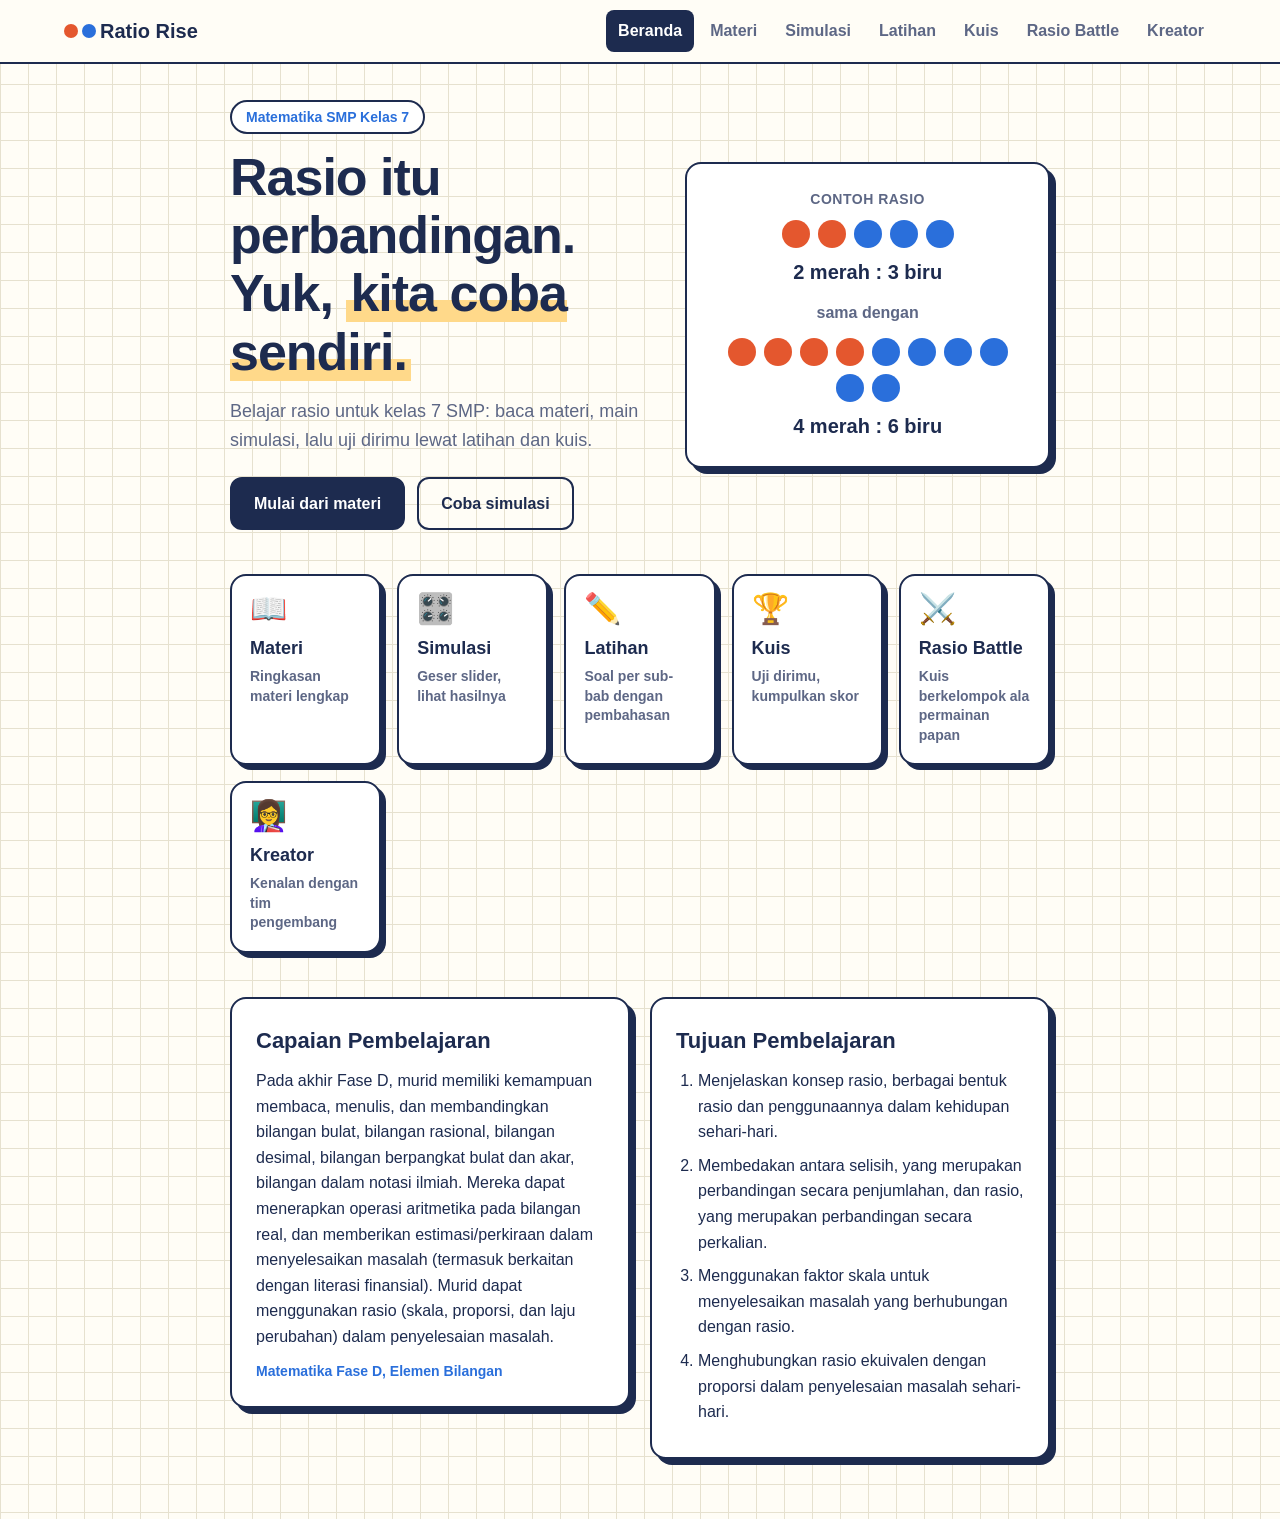
==== index.html @ ce4f57e9 "Add files via upload" ====
<!DOCTYPE html>
<html lang="id">
<head>
<meta charset="UTF-8">
<meta name="viewport" content="width=device-width, initial-scale=1.0">
<title>Ratio Rise - SMP Kelas 7</title>
<link rel="stylesheet" href="style.css">
</head>
<body>

<nav class="nav">
  <div class="brand"><span class="dot r"></span><span class="dot b"></span> Ratio Rise</div>
  <div class="links">
    <button data-page="home">Beranda</button>
    <button data-page="materi">Materi</button>
    <button data-page="simulasi">Simulasi</button>
    <button data-page="latihan">Latihan</button>
    <button data-page="kuis">Kuis</button>
    <button data-page="battle">Rasio Battle</button>
    <button data-page="pembuat">Kreator</button>
  </div>
</nav>

<main>

<section id="home" class="page active">
  <div class="hero">
    <div class="hero-teks">
      <span class="chip">Matematika SMP Kelas 7</span>
      <h1>Rasio itu perbandingan.<br>Yuk, <span class="sorot">kita coba sendiri.</span></h1>
      <p class="lead">Belajar rasio untuk kelas 7 SMP: baca materi, main simulasi, lalu uji dirimu lewat latihan dan kuis.</p>
      <div class="row">
        <button class="btn" data-page="materi">Mulai dari materi</button>
        <button class="btn ghost" data-page="simulasi">Coba simulasi</button>
      </div>
    </div>

    <div class="hero-demo card" aria-label="Contoh rasio 2 banding 3 sama dengan 4 banding 6">
      <p class="demo-judul">Contoh rasio</p>
      <div class="titik-baris">
        <span class="dot r mid"></span><span class="dot r mid"></span>
        <span class="dot b mid"></span><span class="dot b mid"></span><span class="dot b mid"></span>
      </div>
      <p class="demo-rasio">2 merah : 3 biru</p>
      <p class="demo-sama">sama dengan</p>
      <div class="titik-baris baris2">
        <span class="dot r mid"></span><span class="dot r mid"></span><span class="dot r mid"></span><span class="dot r mid"></span>
        <span class="dot b mid"></span><span class="dot b mid"></span><span class="dot b mid"></span><span class="dot b mid"></span><span class="dot b mid"></span><span class="dot b mid"></span>
      </div>
      <p class="demo-rasio">4 merah : 6 biru</p>
    </div>
  </div>

  <div class="fitur-grid">
    <button class="fitur" data-page="materi"><span class="ikon">📖</span><b>Materi</b><small>Ringkasan materi lengkap</small></button>
    <button class="fitur" data-page="simulasi"><span class="ikon">🎛️</span><b>Simulasi</b><small>Geser slider, lihat hasilnya</small></button>
    <button class="fitur" data-page="latihan"><span class="ikon">✏️</span><b>Latihan</b><small>Soal per sub-bab dengan pembahasan</small></button>
    <button class="fitur" data-page="kuis"><span class="ikon">🏆</span><b>Kuis</b><small>Uji dirimu, kumpulkan skor</small></button>
    <button class="fitur" data-page="battle"><span class="ikon">⚔️</span><b>Rasio Battle</b><small>Kuis berkelompok ala permainan papan</small></button>
    <button class="fitur" data-page="pembuat"><span class="ikon">👩‍🏫</span><b>Kreator</b><small>Kenalan dengan tim pengembang</small></button>
  </div>

  <div class="cp-tp">
    <article class="card cp">
      <h3>Capaian Pembelajaran</h3>
      <p>Pada akhir Fase D, murid memiliki kemampuan membaca, menulis, dan membandingkan bilangan bulat, bilangan rasional, bilangan desimal, bilangan berpangkat bulat dan akar, bilangan dalam notasi ilmiah. Mereka dapat menerapkan operasi aritmetika pada bilangan real, dan memberikan estimasi/perkiraan dalam menyelesaikan masalah (termasuk berkaitan dengan literasi finansial). Murid dapat menggunakan rasio (skala, proporsi, dan laju perubahan) dalam penyelesaian masalah.</p>
      <p class="sumber">Matematika Fase D, Elemen Bilangan</p>
    </article>
    <article class="card tp">
      <h3>Tujuan Pembelajaran</h3>
      <ol>
        <li>Menjelaskan konsep rasio, berbagai bentuk rasio dan penggunaannya dalam kehidupan sehari-hari.</li>
        <li>Membedakan antara selisih, yang merupakan perbandingan secara penjumlahan, dan rasio, yang merupakan perbandingan secara perkalian.</li>
        <li>Menggunakan faktor skala untuk menyelesaikan masalah yang berhubungan dengan rasio.</li>
        <li>Menghubungkan rasio ekuivalen dengan proporsi dalam penyelesaian masalah sehari-hari.</li>
      </ol>
    </article>
  </div>
</section>

<section id="materi" class="page">
  <h2>Materi</h2>
  <p class="lead">Pilih satu bagian. Ringkasannya tampil di bawah, lalu slide lengkapnya bisa kamu baca atau unduh.</p>
  <div id="materi-menu" class="menu"></div>
  <div id="materi-isi" class="card"><p>Pilih salah satu bagian materi di atas.</p></div>
</section>

<section id="simulasi" class="page">
  <h2>Simulasi</h2>
  <p class="lead">Pilih satu simulasi, lalu geser slider untuk mencobanya sendiri.</p>

  <div class="menu sim-menu">
    <button data-sim="1" class="on">1. Konsep Rasio</button>
    <button data-sim="2">2. Selisih dan Rasio</button>
    <button data-sim="3">3. Faktor Skala</button>
    <button data-sim="4">4. Rasio Ekuivalen dan Proporsi</button>
    <button data-sim="5">5. Laju Perubahan</button>
  </div>

  <div class="card">

    <div id="sim-1" class="sim active">
      <p>Geser slider untuk mengubah jumlah bola merah dan biru, lalu lihat rasionya.</p>
      <label>Bola merah: <b id="n-r">3</b>
        <input type="range" id="s-r" min="1" max="20" value="3"></label>
      <label>Bola biru: <b id="n-b">5</b>
        <input type="range" id="s-b" min="1" max="20" value="5"></label>
      <div id="bola" class="bola" aria-live="polite"></div>
      <p class="hasil">Rasio merah : biru = <b id="r-asli">3 : 5</b></p>
      <p class="hasil">Bentuk paling sederhana = <b id="r-sederhana">3 : 5</b></p>
      <p id="r-catatan" class="catatan"></p>
    </div>

    <div id="sim-2" class="sim">
      <p>Dua bilangan A dan B dibandingkan lewat selisih dan rasio. Pilih operasi yang dilakukan pada keduanya, lalu lihat apa yang berubah.</p>
      <div class="subtabs" id="mode2">
        <button data-m="tambah" class="on">Penjumlahan</button>
        <button data-m="kurang">Selisih (pengurangan)</button>
        <button data-m="kali">Perkalian</button>
      </div>
      <label>Bilangan A: <b id="a2">4</b>
        <input type="range" id="s2a" min="1" max="15" value="4"></label>
      <label>Bilangan B: <b id="b2">8</b>
        <input type="range" id="s2b" min="1" max="15" value="8"></label>
      <label><span id="lab2">Keduanya ditambah</span>: <b id="t2">0</b>
        <input type="range" id="s2t" min="0" max="20" value="0"></label>
      <div class="batang"><span>A</span><div class="jalur"><div class="bar r" id="bar2a"></div></div><b id="v2a"></b></div>
      <div class="batang"><span>B</span><div class="jalur"><div class="bar b" id="bar2b"></div></div><b id="v2b"></b></div>
      <p class="hasil">Selisih: <b id="sel2"></b></p>
      <p class="hasil">Rasio A : B = <b id="ras2"></b></p>
      <p id="cat2" class="catatan"></p>
    </div>

    <div id="sim-3" class="sim">
      <div class="subtabs">
        <button data-sub="s3-faktor" class="on">Faktor skala</button>
        <button data-sub="s3-peta">Skala, JP, JS</button>
      </div>

      <div id="s3-faktor" class="sub active">
        <p>Persegi panjang awal berukuran 4 cm × 3 cm (garis putus-putus). Ubah faktor skalanya.</p>
        <label>Faktor skala: <b id="k3">1</b>
          <input type="range" id="s3" min="0.5" max="3" step="0.5" value="1"></label>
        <div class="kanvas"><div class="rect asli"></div><div class="rect" id="rect3"></div></div>
        <p class="hasil">Panjang: <b id="p3"></b></p>
        <p class="hasil">Lebar: <b id="l3"></b></p>
        <p id="c3" class="catatan"></p>
      </div>

      <div id="s3-peta" class="sub">
        <p>Skala = Jarak Peta (JP) : Jarak Sebenarnya (JS). Pilih yang dicari, lalu atur dua lainnya.</p>
        <label>Yang dicari:
          <select id="cari3">
            <option value="js">Jarak sebenarnya (JS)</option>
            <option value="jp">Jarak peta (JP)</option>
            <option value="skala">Skala</option>
          </select></label>
        <label>Skala: 1 :
          <select id="skala3">
            <option value="1000">1.000</option>
            <option value="10000">10.000</option>
            <option value="100000">100.000</option>
            <option value="200000" selected>200.000</option>
            <option value="500000">500.000</option>
          </select></label>
        <label>JP: <b id="vjp3">3</b> cm
          <input type="range" id="jp3" min="1" max="20" value="3"></label>
        <label>JS: <b id="vjs3">6</b> km
          <input type="range" id="js3" min="1" max="100" value="6"></label>
        <p class="hasil" id="hasil3"></p>
        <p class="catatan">Skala ditulis 1 : S, artinya 1 cm di peta mewakili S cm sebenarnya. Rumus: skala = JP ÷ JS, JP = JS × skala, JS = JP ÷ skala.</p>
      </div>
    </div>

    <div id="sim-4" class="sim">
      <div class="subtabs">
        <button data-sub="s4-eku" class="on">Rasio ekuivalen</button>
        <button data-sub="s4-proporsi">Proporsi</button>
        <button data-sub="s4-senilai">Perbandingan senilai</button>
        <button data-sub="s4-balik">Perbandingan berbalik nilai</button>
      </div>

      <div id="s4-eku" class="sub active">
        <p>Kalikan kedua bagian rasio dengan faktor yang sama, maka tabel rasio ekuivalen terisi otomatis.</p>
        <label>Rasio awal, bagian pertama: <b id="a4">2</b>
          <input type="range" id="s4a" min="1" max="9" value="2"></label>
        <label>Rasio awal, bagian kedua: <b id="b4">3</b>
          <input type="range" id="s4b" min="1" max="9" value="3"></label>
        <label>Faktor yang disorot: <b id="k4">2</b>
          <input type="range" id="s4k" min="1" max="6" value="2"></label>
        <table class="tabel" id="tabel4"></table>
        <p class="hasil" id="prop4"></p>
        <p class="catatan">Semua rasio di tabel senilai dengan rasio awal.</p>
      </div>

      <div id="s4-proporsi" class="sub">
        <p>Proporsi adalah pernyataan bahwa dua rasio bernilai sama: a : b = c : x. Atur a, b, dan c, lalu cari x dengan kali silang.</p>
        <label>a: <b id="pav">2</b>
          <input type="range" id="pa" min="1" max="9" value="2"></label>
        <label>b: <b id="pbv">3</b>
          <input type="range" id="pb" min="1" max="9" value="3"></label>
        <label>c: <b id="pcv">12</b>
          <input type="range" id="pc" min="1" max="20" value="12"></label>
        <p class="hasil" id="pr1"></p>
        <p class="hasil" id="pr2"></p>
        <p class="hasil" id="pr3"></p>
        <p class="catatan" id="cpr"></p>
      </div>

      <div id="s4-senilai" class="sub">
        <p>Perbandingan senilai: jika satu besaran bertambah, besaran lainnya ikut bertambah (dan sebaliknya). Contoh: makin banyak buku, makin besar harganya.</p>
        <label>Banyak buku awal: <b id="q1sv">3</b>
          <input type="range" id="q1s" min="1" max="10" value="3"></label>
        <label>Harga 1 buku: <b id="usv">Rp8.000</b>
          <input type="range" id="us" min="1" max="10" value="8"></label>
        <label>Banyak buku sekarang: <b id="q2sv">5</b>
          <input type="range" id="q2s" min="1" max="20" value="5"></label>
        <p class="hasil" id="rs1"></p>
        <p class="hasil" id="rs2"></p>
        <p class="hasil" id="rs3"></p>
        <p class="hasil" id="rs4"></p>
        <p class="catatan" id="cs"></p>
      </div>

      <div id="s4-balik" class="sub">
        <p>Perbandingan berbalik nilai: jika satu besaran bertambah, besaran lainnya berkurang (dan sebaliknya). Contoh: makin banyak pekerja, makin sedikit hari yang dibutuhkan.</p>
        <label>Pekerja awal: <b id="p1bv">6</b> orang
          <input type="range" id="p1b" min="1" max="12" value="6"></label>
        <label>Lama pekerjaan awal: <b id="h1bv">12</b> hari
          <input type="range" id="h1b" min="1" max="30" value="12"></label>
        <label>Pekerja sekarang: <b id="p2bv">12</b> orang
          <input type="range" id="p2b" min="1" max="24" value="12"></label>
        <p class="hasil" id="rb1"></p>
        <p class="hasil" id="rb2"></p>
        <p class="hasil" id="rb3"></p>
        <p class="catatan" id="cb"></p>
      </div>
    </div>

    <div id="sim-5" class="sim">
      <p>Atur laju mobil, lalu tekan Jalankan. Grafik jarak terhadap waktu ikut tergambar.</p>
      <label>Laju: <b id="v5">40</b> km/jam
        <input type="range" id="s5" min="10" max="100" step="10" value="40"></label>
      <div class="jalan"><div class="mobil" id="mobil5"></div></div>
      <canvas id="grafik5" width="480" height="260" aria-label="Grafik jarak terhadap waktu"></canvas>
      <button class="btn" id="go5">Jalankan</button>
      <p class="hasil" id="info5"></p>
    </div>

  </div>
</section>

<section id="latihan" class="page">
  <h2>Latihan Soal</h2>
  <p class="lead">Jawaban langsung diperiksa dan dibahas, jadi kamu bisa belajar dari tiap soal.</p>
  <div id="latihan-box" class="card"></div>
</section>

<section id="kuis" class="page">
  <h2>Kuis</h2>
  <p class="lead">Jawab semua soal, lalu lihat skor akhirmu.</p>
  <div id="kuis-box" class="card"></div>
</section>

<section id="battle" class="page">
  <h2>Rasio Battle</h2>
  <p class="lead">Kuis berkelompok untuk dimainkan di kelas: pilih nomor soal di papan, jawab bersama kelompokmu, kumpulkan poin dan jaga nyawa.</p>
  <div class="card battle-card">
    <ul class="battle-info">
      <li><b>50 soal</b> pilihan ganda bab rasio, dengan poin 10, 20, atau 30 sesuai tingkat kesulitan.</li>
      <li><b>Kelompok</b> bermain bergiliran, dan soal yang salah bisa dilempar ke kelompok lain.</li>
      <li>Dimainkan oleh guru lewat layar proyektor, cocok untuk model pembelajaran kelompok.</li>
    </ul>
    <div class="row">
      <a class="btn" href="rasio-battle/index.html" target="_blank" rel="noopener">Mainkan di tab baru ↗</a>
      <button class="btn ghost" id="battle-embed" type="button">Tampilkan di halaman ini</button>
    </div>
    <div id="battle-wrap" hidden>
      <iframe id="battle-frame" title="Rasio Battle" allow="fullscreen" loading="lazy"></iframe>
    </div>
  </div>
</section>

<section id="pembuat" class="page">
  <h2>Kreator</h2>
  <p class="lead">Website pembelajaran ini disusun oleh mahasiswa Pendidikan Matematika UNNES, dengan bimbingan guru pamong dan dosen pembimbing.</p>

  <h3 class="grup">Pengembang</h3>
  <div class="creator-grid">
    <article class="creator">
      <img src="creator1.png" alt="Foto Farah Rahma Fakhira" loading="lazy">
      <h4>Farah Rahma Fakhira</h4>
      <p>Mahasiswa Pendidikan Matematika</p>
      <p class="inst">UNNES LANTIP 8<br>SMP Negeri 39 Semarang</p>
    </article>
    <article class="creator">
      <img src="creator2.png" alt="Foto Elsabila Nurbaity" loading="lazy">
      <h4>Elsabila Nurbaity</h4>
      <p>Mahasiswa Pendidikan Matematika</p>
      <p class="inst">UNNES LANTIP 8<br>SMP Negeri 39 Semarang</p>
    </article>
  </div>

  <h3 class="grup">Pembimbing</h3>
  <div class="creator-grid">
    <article class="creator">
      <img src="gumong.png" alt="Foto Puji Susanti, S.Pd." loading="lazy">
      <h4>Puji Susanti, S.Pd.</h4>
      <p>Guru Pamong Pendidikan Matematika</p>
      <p class="inst">UNNES LANTIP 8<br>SMP Negeri 39 Semarang</p>
    </article>
    <article class="creator">
      <img src="dosenpembimbing.png" alt="Foto Ahmad Badawi, S.Pd., M.Pd." loading="lazy">
      <h4>Ahmad Badawi, S.Pd., M.Pd.</h4>
      <p>Dosen Pembimbing Pendidikan Matematika</p>
      <p class="inst">UNNES LANTIP 8<br>SMP Negeri 39 Semarang</p>
    </article>
  </div>
</section>

</main>

<script src="script.js"></script>
</body>
</html>
---- style.css ----
* { box-sizing: border-box; margin: 0; padding: 0; }

:root {
  --ink: #1d2b4f;
  --muted: #5d6785;
  --paper: #fffdf6;
  --line: #e6e1cf;
  --red: #e4572e;
  --blue: #2a6fdb;
  --ok: #2e9e5b;
  --bad: #d64545;
}

body {
  font-family: "Trebuchet MS", "Segoe UI", sans-serif;
  color: var(--ink);
  background-color: var(--paper);
  background-image:
    linear-gradient(var(--line) 1px, transparent 1px),
    linear-gradient(90deg, var(--line) 1px, transparent 1px);
  background-size: 28px 28px;
  min-height: 100vh;
  line-height: 1.6;
}

button { font: inherit; cursor: pointer; }
button:focus-visible, input:focus-visible { outline: 3px solid var(--blue); outline-offset: 2px; }

/* Navbar */
.nav {
  position: sticky; top: 0; z-index: 10;
  display: flex; align-items: center; justify-content: space-between;
  flex-wrap: wrap; gap: 8px;
  padding: 10px 5%;
  background: var(--paper);
  border-bottom: 2px solid var(--ink);
}
.brand { font-weight: 800; font-size: 20px; display: flex; align-items: center; gap: 4px; }
.links { display: flex; gap: 4px; flex-wrap: wrap; }
.links button {
  border: none; background: none; padding: 8px 12px; border-radius: 8px;
  font-weight: 700; color: var(--muted);
}
.links button:hover { background: #eef2fb; color: var(--ink); }
.links button.on { background: var(--ink); color: #fff; }

/* Titik rasio */
.dot { display: inline-block; width: 14px; height: 14px; border-radius: 50%; }
.dot.r { background: var(--red); }
.dot.b { background: var(--blue); }
.dot.big { width: 44px; height: 44px; margin: 0 4px; }

/* Halaman */
main { max-width: 860px; margin: 0 auto; padding: 36px 20px 60px; }
.page { display: none; }
.page.active { display: block; }

h1 { font-size: clamp(32px, 6vw, 52px); line-height: 1.12; letter-spacing: -1px; margin-bottom: 16px; }
h2 { font-size: 32px; margin-bottom: 8px; }
.lead { color: var(--muted); font-size: 18px; max-width: 60ch; margin-bottom: 22px; }
.row { display: flex; gap: 12px; flex-wrap: wrap; }

.btn {
  border: 2px solid var(--ink); background: var(--ink); color: #fff;
  padding: 12px 22px; border-radius: 12px; font-weight: 800;
}
.btn.ghost { background: transparent; color: var(--ink); }
.btn:hover { transform: translateY(-2px); }

.demo { margin-top: 40px; }
.demo p { margin-top: 10px; font-weight: 800; font-size: 20px; }

.card {
  background: #fff; border: 2px solid var(--ink); border-radius: 16px;
  padding: 24px; box-shadow: 6px 6px 0 var(--ink);
}

/* Materi */
.menu { display: grid; grid-template-columns: repeat(auto-fit, minmax(150px, 1fr)); gap: 10px; margin-bottom: 22px; }
.menu button {
  background: #fff; border: 2px solid var(--ink); border-radius: 12px;
  padding: 12px; text-align: left; font-weight: 700;
}
.menu button.on { background: var(--ink); color: #fff; }
#materi-isi h3 { font-size: 24px; margin-bottom: 8px; }
#materi-isi .contoh { background: #f4f7ff; border-left: 5px solid var(--blue); padding: 12px 16px; margin: 14px 0; border-radius: 6px; }
#materi-isi .versi { display: flex; gap: 8px; margin-top: 16px; }
#materi-isi .versi button {
  border: 2px solid var(--ink); background: #fff; color: var(--ink);
  padding: 8px 16px; border-radius: 999px; font-weight: 700;
}
#materi-isi .versi button.on { background: var(--ink); color: #fff; }
#materi-isi iframe { width: 100%; height: 480px; border: 2px solid var(--line); border-radius: 10px; margin-top: 12px; }
#materi-isi .unduh { display: inline-block; margin-top: 10px; color: var(--blue); font-weight: 700; }

/* Simulasi */
label { display: block; font-weight: 700; margin-bottom: 14px; }
input[type=range] { width: 100%; margin-top: 6px; }
#s-r { accent-color: var(--red); }
#s-b { accent-color: var(--blue); }
.bola { display: flex; flex-wrap: wrap; gap: 6px; margin: 18px 0; min-height: 40px; }
.hasil { font-size: 20px; }
.catatan { margin-top: 10px; color: var(--muted); }

/* Soal */
.soal-atas { display: flex; justify-content: space-between; color: var(--muted); font-weight: 700; margin-bottom: 8px; }
.tanya { font-size: 21px; font-weight: 700; margin-bottom: 16px; }
.opsi { display: grid; gap: 10px; }
.opsi button {
  text-align: left; padding: 14px; border: 2px solid var(--line); background: #fff;
  border-radius: 12px; font-weight: 700;
}
.opsi button:hover:not(:disabled) { border-color: var(--ink); }
.opsi button.benar { background: #ddf3e5; border-color: var(--ok); }
.opsi button.salah { background: #fde2e2; border-color: var(--bad); }
.bahas { margin-top: 14px; padding: 12px 14px; background: #f4f7ff; border-radius: 8px; }
.skor { font-size: 52px; font-weight: 800; margin: 10px 0; }
.card .btn { margin-top: 16px; }

/* Simulasi (5 buah) */
.sim { display: none; }
.sim.active { display: block; }
.sim > p:first-child { margin-bottom: 14px; color: var(--muted); }

.batang { display: flex; align-items: center; gap: 10px; margin: 8px 0; }
.batang span { width: 18px; font-weight: 800; }
.batang .jalur { flex: 1; height: 30px; background: #f1efe4; border-radius: 8px; overflow: hidden; }
.batang b { width: 32px; text-align: right; }
.bar { height: 100%; border-radius: 8px; transition: width .2s; }
.bar.r { background: var(--red); }
.bar.b { background: var(--blue); }

.kanvas { position: relative; height: 280px; overflow: auto; margin: 14px 0; }
.rect {
  position: absolute; left: 0; top: 0;
  background: rgba(42, 111, 219, .22); border: 3px solid var(--blue); border-radius: 4px;
  transition: width .2s, height .2s;
}
.rect.asli { width: 120px; height: 90px; background: none; border: 2px dashed var(--muted); }

.tabel { border-collapse: collapse; width: 100%; margin: 14px 0; }
.tabel th, .tabel td { border: 2px solid var(--line); padding: 8px 10px; text-align: center; }
.tabel th { background: #f4f7ff; }
.tabel tr.pilih td { background: #fff3d6; font-weight: 800; }

.jalan { position: relative; height: 44px; margin: 14px 0; background: #e7e9ef; border-radius: 8px; border-bottom: 4px solid var(--ink); }
.mobil { position: absolute; bottom: 6px; left: 0; width: 44px; height: 24px; background: var(--red); border-radius: 8px 8px 4px 4px; }
.mobil::before, .mobil::after { content: ""; position: absolute; bottom: -6px; width: 12px; height: 12px; background: var(--ink); border-radius: 50%; }
.mobil::before { left: 6px; }
.mobil::after { right: 6px; }

#grafik5 { display: block; width: 100%; max-width: 480px; height: auto; margin: 10px 0; }

.subtabs { display: flex; gap: 8px; flex-wrap: wrap; margin-bottom: 16px; }
.subtabs button {
  border: 2px solid var(--ink); background: #fff; color: var(--ink);
  padding: 8px 16px; border-radius: 999px; font-weight: 700;
}
.subtabs button.on { background: var(--ink); color: #fff; }
.sub { display: none; }
.sub.active { display: block; }
.sub > p:first-child { margin-bottom: 14px; color: var(--muted); }
select {
  font: inherit; font-weight: 700; padding: 6px 10px; margin-left: 6px;
  border: 2px solid var(--ink); border-radius: 8px; background: #fff; color: var(--ink);
}
input[type=range]:disabled { opacity: .35; }

@media (max-width: 600px) {
  .nav { justify-content: center; }
  .card { padding: 18px; box-shadow: 4px 4px 0 var(--ink); }
  #materi-isi iframe { height: 340px; }
}

@media (prefers-reduced-motion: reduce) {
  .btn:hover { transform: none; }
}

/* Latihan per sub-bab */
#latihan-box h3 { font-size: 24px; margin-bottom: 8px; }
.level-pilih { display: grid; grid-template-columns: repeat(auto-fit, minmax(200px, 1fr)); gap: 12px; margin: 16px 0; }
.level-pilih button {
  background: #fff; border: 2px solid var(--ink); border-radius: 12px;
  padding: 14px; text-align: left; font-weight: 800; font-size: 18px; color: var(--ink);
}
.level-pilih button:hover { background: #f4f7ff; }
.level-pilih small { display: block; color: var(--muted); font-weight: 600; font-size: 14px; }


/* Pembuat */
#pembuat .grup { font-size: 22px; margin: 28px 0 14px; }
.creator-grid { display: grid; grid-template-columns: repeat(auto-fit, minmax(240px, 1fr)); gap: 20px; }
.creator {
  background: #fff; border: 2px solid var(--ink); border-radius: 16px;
  padding: 16px; box-shadow: 6px 6px 0 var(--ink); text-align: center;
}
.creator img {
  width: 100%; aspect-ratio: 1 / 1; object-fit: cover; object-position: top center;
  border-radius: 12px; border: 2px solid var(--line); background: var(--paper);
}
.creator h4 { font-size: 19px; margin: 14px 0 4px; line-height: 1.3; }
.creator p { color: var(--muted); font-weight: 700; font-size: 15px; }
.creator .inst { margin-top: 8px; font-weight: 600; font-size: 14px; }

@media (max-width: 600px) {
  .creator { box-shadow: 4px 4px 0 var(--ink); }
}

/* Beranda */
#home .hero { display: grid; grid-template-columns: 1.15fr 1fr; gap: 36px; align-items: center; }
#home .chip {
  display: inline-block; margin-bottom: 14px; padding: 4px 14px;
  background: #fff; border: 2px solid var(--ink); border-radius: 999px;
  font-weight: 800; font-size: 14px; color: var(--blue);
}
#home .sorot { background: linear-gradient(transparent 62%, #ffd98a 62%); padding: 0 4px; }
#home .hero-demo { text-align: center; }
#home .demo-judul { font-weight: 800; color: var(--muted); font-size: 14px; letter-spacing: .5px; text-transform: uppercase; }
#home .demo-rasio { font-weight: 800; font-size: 20px; margin: 8px 0 0; }
#home .demo-sama { margin: 12px 0; color: var(--muted); font-weight: 700; }
#home .titik-baris { --d: 0s; display: flex; flex-wrap: wrap; justify-content: center; gap: 8px; margin-top: 10px; }
#home .titik-baris.baris2 { --d: .6s; }
#home .dot.mid { width: 28px; height: 28px; animation: pop .45s backwards; animation-delay: calc(var(--d) + var(--n, 0) * .08s); }
#home .dot:nth-child(1) { --n: 0; } #home .dot:nth-child(2) { --n: 1; } #home .dot:nth-child(3) { --n: 2; }
#home .dot:nth-child(4) { --n: 3; } #home .dot:nth-child(5) { --n: 4; } #home .dot:nth-child(6) { --n: 5; }
#home .dot:nth-child(7) { --n: 6; } #home .dot:nth-child(8) { --n: 7; } #home .dot:nth-child(9) { --n: 8; }
#home .dot:nth-child(10) { --n: 9; }
@keyframes pop { from { transform: scale(0); opacity: 0; } to { transform: scale(1); opacity: 1; } }

#home .fitur-grid { display: grid; grid-template-columns: repeat(auto-fit, minmax(140px, 1fr)); gap: 16px; margin-top: 44px; }
#home .fitur {
  display: flex; flex-direction: column; gap: 4px; text-align: left; color: var(--ink);
  background: #fff; border: 2px solid var(--ink); border-radius: 16px;
  padding: 18px; box-shadow: 5px 5px 0 var(--ink); transition: transform .15s;
}
#home .fitur:hover { transform: translateY(-4px); }
#home .fitur .ikon { font-size: 30px; line-height: 1; margin-bottom: 6px; }
#home .fitur b { font-size: 18px; }
#home .fitur small { color: var(--muted); font-weight: 600; font-size: 14px; line-height: 1.4; }

@media (max-width: 760px) {
  #home .hero { grid-template-columns: 1fr; }
  #home .fitur { box-shadow: 3px 3px 0 var(--ink); }
}
@media (prefers-reduced-motion: reduce) {
  #home .dot.mid { animation: none; }
  #home .fitur:hover { transform: none; }
}


/* Capaian dan Tujuan Pembelajaran (Beranda) */
#home .cp-tp { display: grid; grid-template-columns: 1fr 1fr; gap: 20px; margin-top: 44px; align-items: start; }
#home .cp-tp h3 { font-size: 22px; margin-bottom: 10px; }
#home .cp-tp p { margin-bottom: 10px; }
#home .cp-tp .sumber { color: var(--blue); font-weight: 800; font-size: 14px; margin: 0; }
#home .cp-tp ol { padding-left: 22px; }
#home .cp-tp li { margin-bottom: 8px; }
@media (max-width: 760px) {
  #home .cp-tp { grid-template-columns: 1fr; }
}

/* Rasio Battle */
.battle-info { padding-left: 22px; margin-bottom: 18px; }
.battle-info li { margin-bottom: 6px; }
a.btn { display: inline-block; text-decoration: none; }
.card a.btn { margin-top: 0; }
#battle-wrap { margin-top: 18px; }
#battle-frame { width: 100%; height: 78vh; min-height: 520px; border: 2px solid var(--ink); border-radius: 12px; background: #fff; }
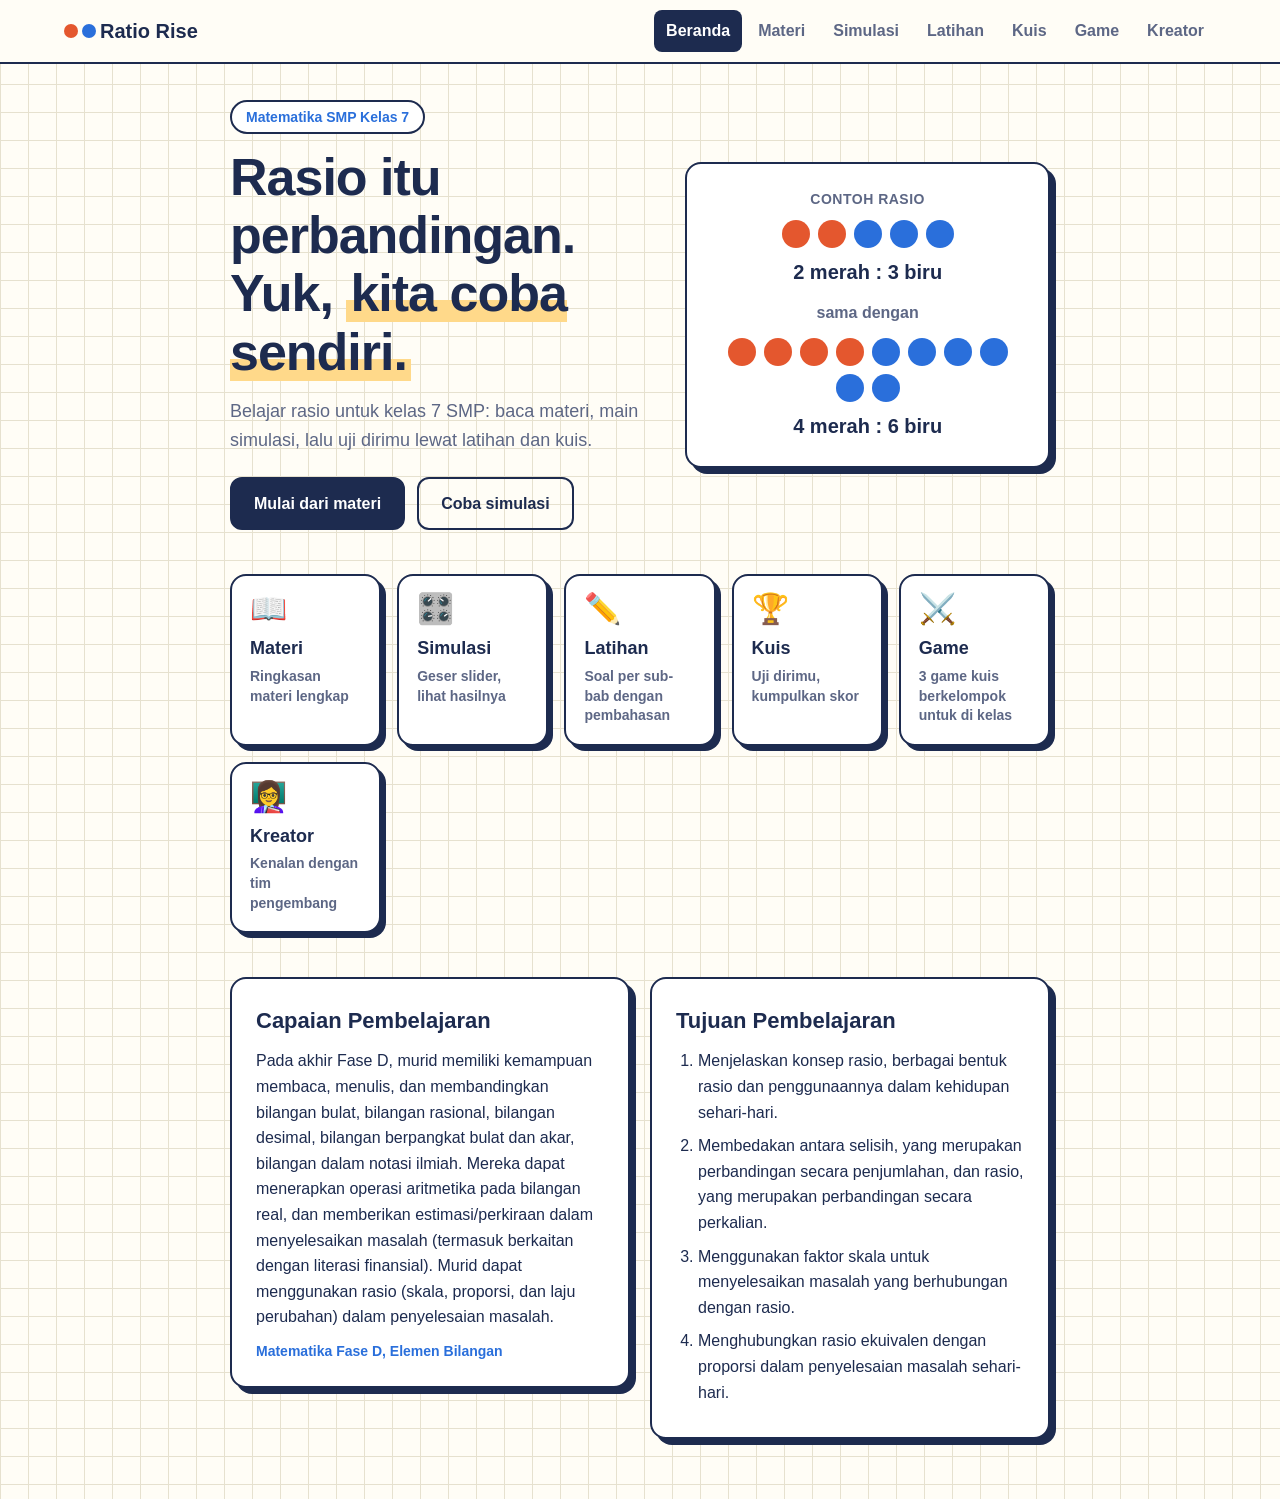
==== commit bb2af0ad: "Add files via upload" ====
--- a/index.html
+++ b/index.html
@@ -16,7 +16,7 @@
     <button data-page="simulasi">Simulasi</button>
     <button data-page="latihan">Latihan</button>
     <button data-page="kuis">Kuis</button>
-    <button data-page="battle">Rasio Battle</button>
+    <button data-page="battle">Game</button>
     <button data-page="pembuat">Kreator</button>
   </div>
 </nav>
@@ -56,7 +56,7 @@
     <button class="fitur" data-page="simulasi"><span class="ikon">🎛️</span><b>Simulasi</b><small>Geser slider, lihat hasilnya</small></button>
     <button class="fitur" data-page="latihan"><span class="ikon">✏️</span><b>Latihan</b><small>Soal per sub-bab dengan pembahasan</small></button>
     <button class="fitur" data-page="kuis"><span class="ikon">🏆</span><b>Kuis</b><small>Uji dirimu, kumpulkan skor</small></button>
-    <button class="fitur" data-page="battle"><span class="ikon">⚔️</span><b>Rasio Battle</b><small>Kuis berkelompok ala permainan papan</small></button>
+    <button class="fitur" data-page="battle"><span class="ikon">⚔️</span><b>Game</b><small>3 game kuis berkelompok untuk di kelas</small></button>
     <button class="fitur" data-page="pembuat"><span class="ikon">👩‍🏫</span><b>Kreator</b><small>Kenalan dengan tim pengembang</small></button>
   </div>
 
@@ -263,21 +263,47 @@
 </section>
 
 <section id="battle" class="page">
-  <h2>Rasio Battle</h2>
-  <p class="lead">Kuis berkelompok untuk dimainkan di kelas: pilih nomor soal di papan, jawab bersama kelompokmu, kumpulkan poin dan jaga nyawa.</p>
-  <div class="card battle-card">
-    <ul class="battle-info">
-      <li><b>50 soal</b> pilihan ganda bab rasio, dengan poin 10, 20, atau 30 sesuai tingkat kesulitan.</li>
-      <li><b>Kelompok</b> bermain bergiliran, dan soal yang salah bisa dilempar ke kelompok lain.</li>
-      <li>Dimainkan oleh guru lewat layar proyektor, cocok untuk model pembelajaran kelompok.</li>
-    </ul>
-    <div class="row">
-      <a class="btn" href="rasio-battle/index.html" target="_blank" rel="noopener">Mainkan di tab baru ↗</a>
-      <button class="btn ghost" id="battle-embed" type="button">Tampilkan di halaman ini</button>
-    </div>
-    <div id="battle-wrap" hidden>
-      <iframe id="battle-frame" title="Rasio Battle" allow="fullscreen" loading="lazy"></iframe>
-    </div>
+  <h2>Game Kelompok</h2>
+  <p class="lead">Pilih satu game untuk dimainkan di kelas bersama kelompokmu. Guru bisa membukanya di tab baru lewat layar proyektor.</p>
+
+  <div class="game-grid">
+    <article class="card game" data-game="rasio-battle/index.html" data-nama="Rasio Battle">
+      <span class="ikon">⚔️</span>
+      <h3>Rasio Battle</h3>
+      <p>50 soal pilihan ganda bab rasio. Pilih nomor di papan, kumpulkan poin, jaga nyawa, dan lempar soal yang salah ke kelompok lain.</p>
+      <div class="game-aksi">
+        <a class="btn" href="rasio-battle/index.html" target="_blank" rel="noopener">Tab baru ↗</a>
+        <button class="btn ghost" type="button">Tampilkan di sini</button>
+      </div>
+    </article>
+
+    <article class="card game" data-game="laju-battle/index.html" data-nama="Laju Perubahan Battle">
+      <span class="ikon">🚗</span>
+      <h3>Laju Perubahan Battle</h3>
+      <p>50 soal pilihan ganda khusus laju perubahan satuan, dengan aturan main dan sistem poin yang sama seperti Rasio Battle.</p>
+      <div class="game-aksi">
+        <a class="btn" href="laju-battle/index.html" target="_blank" rel="noopener">Tab baru ↗</a>
+        <button class="btn ghost" type="button">Tampilkan di sini</button>
+      </div>
+    </article>
+
+    <article class="card game" data-game="tirai-soal/index.html" data-nama="Tirai Soal">
+      <span class="ikon">🎭</span>
+      <h3>Tirai Soal</h3>
+      <p>Game pilih tirai, jawab sebelum waktu habis. Guru bisa <b>mengunggah atau mengetik soal sendiri</b>, jadi bisa dipakai untuk materi apa pun.</p>
+      <div class="game-aksi">
+        <a class="btn" href="tirai-soal/index.html" target="_blank" rel="noopener">Tab baru ↗</a>
+        <button class="btn ghost" type="button">Tampilkan di sini</button>
+      </div>
+    </article>
+  </div>
+
+  <div id="battle-wrap" class="card" hidden>
+    <div class="battle-bar">
+      <b id="battle-judul"></b>
+      <button class="btn ghost" id="battle-tutup" type="button">Tutup</button>
+    </div>
+    <iframe id="battle-frame" title="Game" allow="fullscreen"></iframe>
   </div>
 </section>
 
--- a/style.css
+++ b/style.css
@@ -259,10 +259,16 @@
   #home .cp-tp { grid-template-columns: 1fr; }
 }
 
-/* Rasio Battle */
-.battle-info { padding-left: 22px; margin-bottom: 18px; }
-.battle-info li { margin-bottom: 6px; }
+/* Game kelompok */
+.game-grid { display: grid; grid-template-columns: repeat(auto-fit, minmax(230px, 1fr)); gap: 20px; margin-bottom: 24px; }
+.game { display: flex; flex-direction: column; gap: 8px; }
+.game .ikon { font-size: 36px; line-height: 1; }
+.game h3 { font-size: 21px; }
+.game p { color: var(--muted); flex: 1; }
+.game-aksi { display: flex; gap: 8px; flex-wrap: wrap; margin-top: 8px; }
+.game-aksi .btn { padding: 8px 14px; font-size: 15px; margin-top: 0; }
 a.btn { display: inline-block; text-decoration: none; }
 .card a.btn { margin-top: 0; }
-#battle-wrap { margin-top: 18px; }
+.battle-bar { display: flex; justify-content: space-between; align-items: center; gap: 10px; margin-bottom: 12px; }
+.battle-bar .btn { margin-top: 0; padding: 8px 16px; }
 #battle-frame { width: 100%; height: 78vh; min-height: 520px; border: 2px solid var(--ink); border-radius: 12px; background: #fff; }
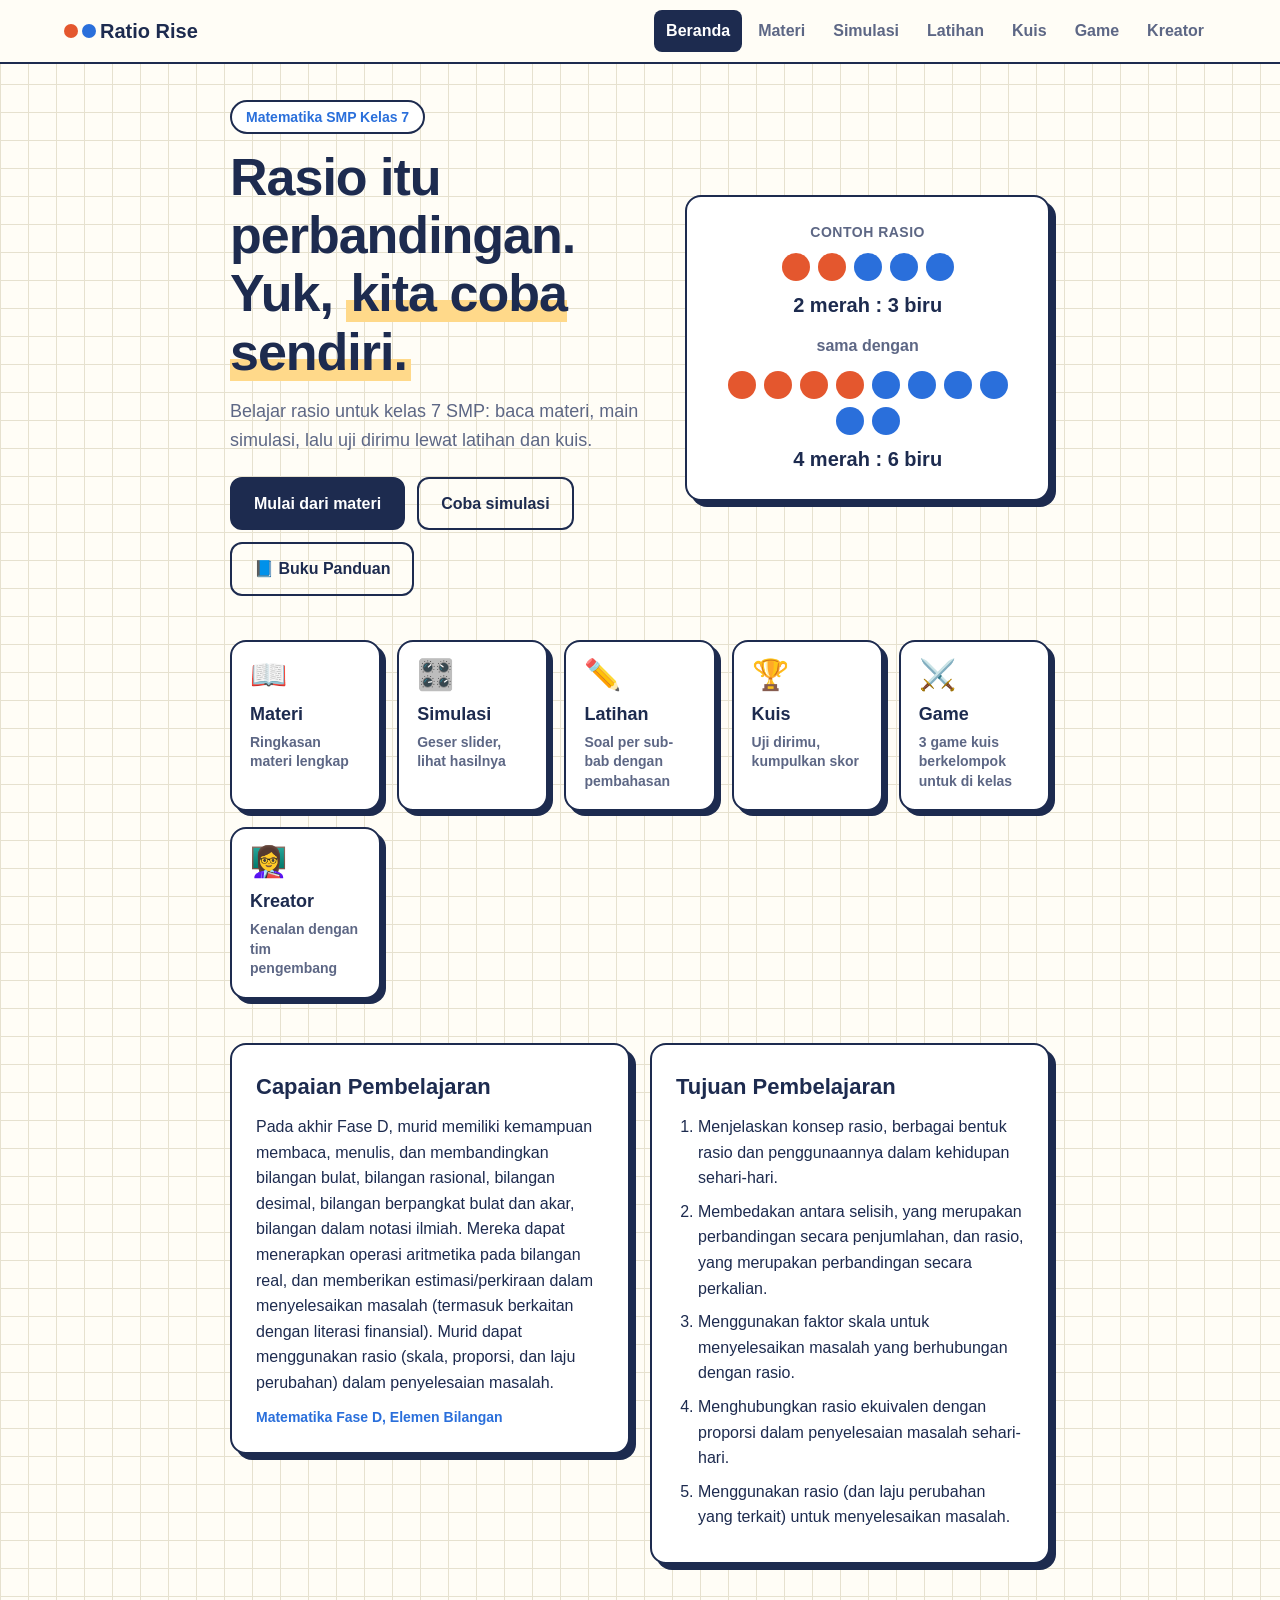
==== commit e1f1d921: "Add files via upload" ====
--- a/index.html
+++ b/index.html
@@ -32,6 +32,7 @@
       <div class="row">
         <button class="btn" data-page="materi">Mulai dari materi</button>
         <button class="btn ghost" data-page="simulasi">Coba simulasi</button>
+        <a class="btn ghost" href="Buku_Panduan_Media_Ratio_Rise.pdf" target="_blank" rel="noopener">📘 Buku Panduan</a>
       </div>
     </div>
 
@@ -73,6 +74,7 @@
         <li>Membedakan antara selisih, yang merupakan perbandingan secara penjumlahan, dan rasio, yang merupakan perbandingan secara perkalian.</li>
         <li>Menggunakan faktor skala untuk menyelesaikan masalah yang berhubungan dengan rasio.</li>
         <li>Menghubungkan rasio ekuivalen dengan proporsi dalam penyelesaian masalah sehari-hari.</li>
+        <li>Menggunakan rasio (dan laju perubahan yang terkait) untuk menyelesaikan masalah.</li>
       </ol>
     </article>
   </div>
